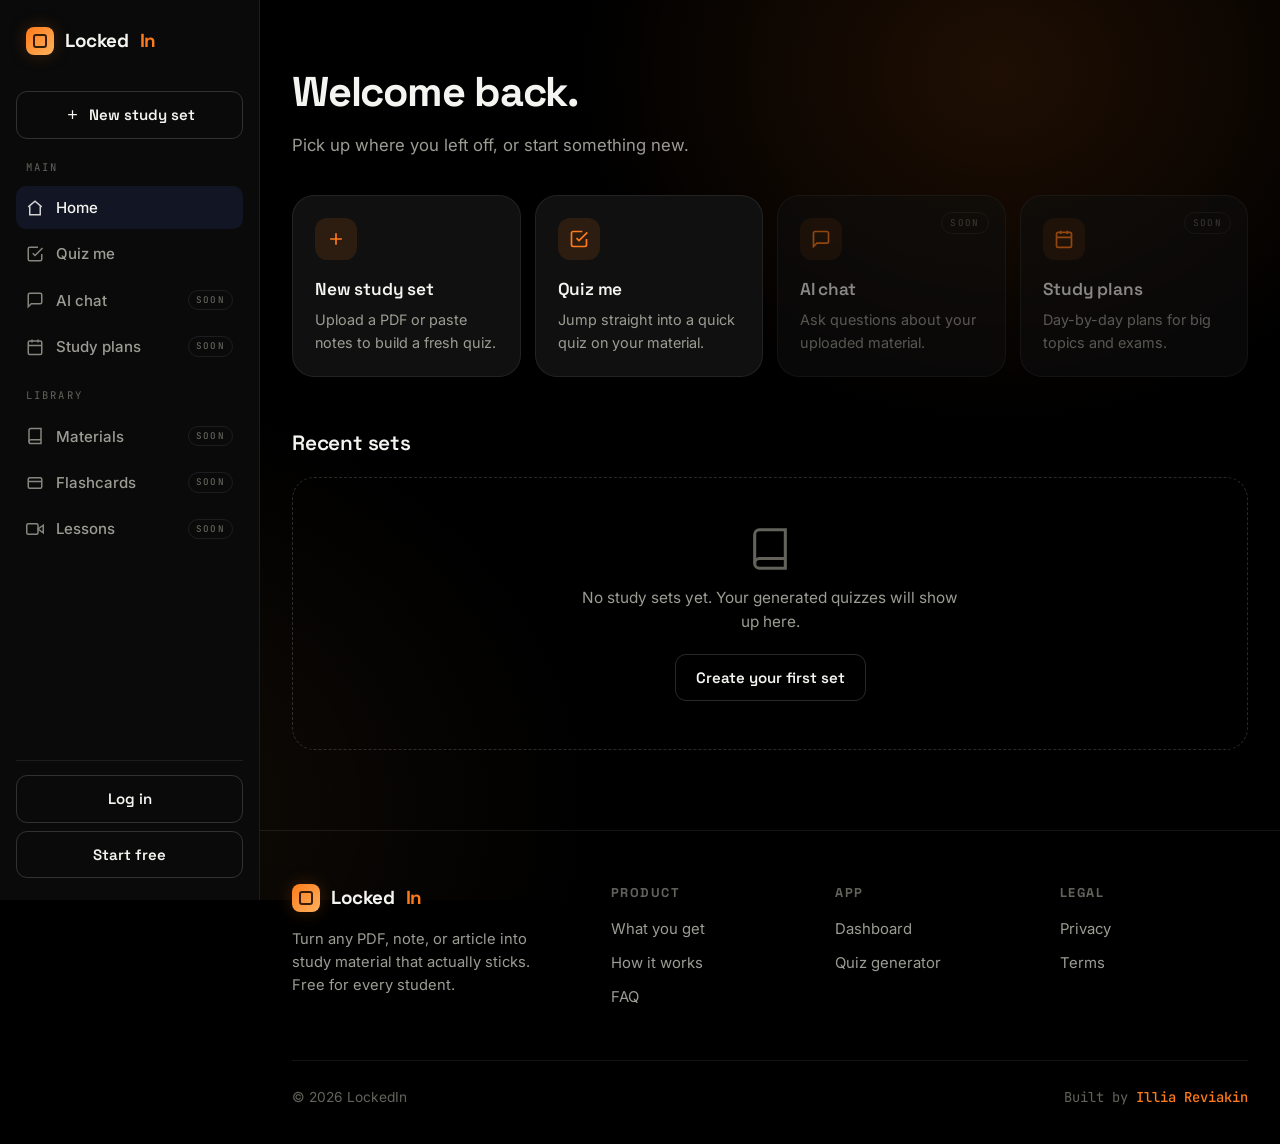
==== dashboard.html @ 2cd3dc5e "separated index into dashboard and homepage before user logged into an account, added some additiona" ====
<!DOCTYPE html>
<html lang="en">
<head>
    <meta charset="UTF-8">
    <meta name="viewport" content="width=device-width, initial-scale=1.0">
    <title>LockedIn — Home</title>
    <link rel="preconnect" href="https://fonts.googleapis.com">
    <link rel="preconnect" href="https://fonts.gstatic.com" crossorigin>
    <link href="https://fonts.googleapis.com/css2?family=Space+Grotesk:wght@400;500;600;700&family=Inter:wght@400;500;600&family=JetBrains+Mono:wght@400;500&display=swap" rel="stylesheet">
    <link href="css/core/global.css" rel="stylesheet">
    <link href="css/core/loader.css" rel="stylesheet">
    <link href="css/core/nav.css" rel="stylesheet">
    <link href="css/core/footer.css" rel="stylesheet">
    <link href="css/dashboard.css" rel="stylesheet">
</head>
<body>

<div class="loader" id="loader">
    <div class="loader-brand">
        <span class="loader-mark"></span>
        Locked<span>In</span>
    </div>
    <div class="loader-track">
        <div class="loader-bar"></div>
    </div>
    <span class="loader-label">Locking in</span>
</div>

<div id="nav-root"></div>

<div class="content">
    <main class="dash">
        <div class="wrap">
            <header class="dash-head">
                <h1>Welcome back.</h1>
                <p>Pick up where you left off, or start something new.</p>
            </header>

            <section class="dash-actions">
                <a href="study.html" class="action-card">
                    <div class="action-ic">
                        <svg viewBox="0 0 24 24" fill="none" stroke="currentColor" stroke-width="2"><path d="M12 5v14M5 12h14"/></svg>
                    </div>
                    <h3>New study set</h3>
                    <p>Upload a PDF or paste notes to build a fresh quiz.</p>
                </a>
                <a href="study.html" class="action-card">
                    <div class="action-ic">
                        <svg viewBox="0 0 24 24" fill="none" stroke="currentColor" stroke-width="2"><path d="M9 11l3 3L22 4"/><path d="M21 12v7a2 2 0 0 1-2 2H5a2 2 0 0 1-2-2V5a2 2 0 0 1 2-2h11"/></svg>
                    </div>
                    <h3>Quiz me</h3>
                    <p>Jump straight into a quick quiz on your material.</p>
                </a>
                <div class="action-card disabled">
                    <span class="soon-tag mono">SOON</span>
                    <div class="action-ic">
                        <svg viewBox="0 0 24 24" fill="none" stroke="currentColor" stroke-width="2"><path d="M21 15a2 2 0 0 1-2 2H7l-4 4V5a2 2 0 0 1 2-2h14a2 2 0 0 1 2 2z"/></svg>
                    </div>
                    <h3>AI chat</h3>
                    <p>Ask questions about your uploaded material.</p>
                </div>
                <div class="action-card disabled">
                    <span class="soon-tag mono">SOON</span>
                    <div class="action-ic">
                        <svg viewBox="0 0 24 24" fill="none" stroke="currentColor" stroke-width="2"><path d="M8 2v4M16 2v4M3 10h18"/><rect x="3" y="4" width="18" height="18" rx="2"/></svg>
                    </div>
                    <h3>Study plans</h3>
                    <p>Day-by-day plans for big topics and exams.</p>
                </div>
            </section>

            <section class="dash-recent">
                <div class="recent-head">
                    <h2>Recent sets</h2>
                </div>
                <div class="recent-empty">
                    <div class="empty-ic">
                        <svg viewBox="0 0 24 24" fill="none" stroke="currentColor" stroke-width="1.6"><path d="M4 19.5A2.5 2.5 0 0 1 6.5 17H20"/><path d="M6.5 2H20v20H6.5A2.5 2.5 0 0 1 4 19.5v-15A2.5 2.5 0 0 1 6.5 2z"/></svg>
                    </div>
                    <p>No study sets yet. Your generated quizzes will show up here.</p>
                    <a href="study.html" class="btn">Create your first set</a>
                </div>
            </section>
        </div>
    </main>

    <div id="footer-root"></div>
</div>

<script src="js/core/loader.js"></script>
<script src="js/core/includes.js"></script>
</body>
</html>
---- css/core/global.css ----
:root {
    --ink: #000000;                                 /* main page background */
    --ink-2: #0A0A0A;                               /* darker bg for sidebar, inputs */
    --panel: #101010;                               /* card background */
    --panel-2: #171717;                             /* lighter card bg for hover */
    --line: rgba(255, 255, 255, 0.08);              /* default borders */
    --line-strong: rgba(255, 255, 255, 0.16);       /* stronger borders, button outlines */
    --text: #F4F4F0;                                /* main text color */
    --muted: #9C9C94;                               /* secondary text, descriptions */
    --faint: #63635C;                               /* dimmest text, labels, hints */
    --accent: #FF7A1A;                              /* primary orange, links, highlights */
    --accent-2: #FFB25E;                            /* amber, second gradient color */
    --accent-ink: #140800;                          /* dark text on accent buttons */
    --glow: rgba(255, 122, 26, 0.4);                /* orange glow shadows */
    --ok: #43D6A0;                                  /* green, success, correct answers */
    --shadow: 0 30px 80px -30px rgba(0, 0, 0, 0.9); /* card drop shadow */
    --r: 16px;                                      /* default border radius */
    --r-lg: 22px;                                   /* large border radius, big cards */
    --sidebar-w: 260px;                             /* sidebar width */
}

* {
    margin: 0;
    padding: 0;
    box-sizing: border-box;
}

html {
    scroll-behavior: smooth;
}

body {
    background: var(--ink);
    color: var(--text);
    font-family: 'Inter', system-ui, sans-serif;
    line-height: 1.55;
    overflow-x: hidden;
    -webkit-font-smoothing: antialiased;
}

body::before {
    content: "";
    position: fixed;
    inset: 0;
    background:
            radial-gradient(600px 500px at 78% 8%, rgba(255, 122, 26, 0.12), transparent 70%),
            radial-gradient(700px 600px at 8% 90%, rgba(255, 178, 94, 0.07), transparent 70%);
    pointer-events: none;
    z-index: 0;
}

.content {
    margin-left: var(--sidebar-w);
    position: relative;
    z-index: 1;
}

.wrap {
    max-width: 1080px;
    margin: 0 auto;
    padding: 0 32px;
}

a {
    color: inherit;
    text-decoration: none;
}

.mono {
    font-family: 'JetBrains Mono', monospace;
}

.brand {
    display: flex;
    align-items: center;
    gap: 11px;
    font-family: 'Space Grotesk';
    font-weight: 700;
    font-size: 1.18rem;
    letter-spacing: -0.02em;
}

.brand-mark {
    width: 28px;
    height: 28px;
    border-radius: 8px;
    flex: none;
    position: relative;
    background: linear-gradient(135deg, var(--accent), var(--accent-2));
    box-shadow: 0 0 20px -4px var(--glow);
}

.brand-mark::before {
    content: "";
    position: absolute;
    inset: 7px;
    border: 2px solid var(--accent-ink);
    border-radius: 3px;
    opacity: 0.85;
}

.brand span {
    color: var(--accent);
}

.btn {
    font-family: 'Space Grotesk';
    font-weight: 600;
    font-size: 0.94rem;
    padding: 11px 20px;
    border-radius: 11px;
    cursor: pointer;
    background: transparent;
    color: var(--text);
    border: 1px solid var(--line-strong);
    transition: border-color 0.2s, color 0.2s, background 0.2s;
    display: inline-flex;
    align-items: center;
    justify-content: center;
    gap: 9px;
    white-space: nowrap;
}

.btn:hover {
    border-color: var(--accent);
    color: #fff;
    background: rgba(255, 122, 26, 0.06);
}

.btn-lg {
    padding: 15px 28px;
    font-size: 1.02rem;
    border-radius: 13px;
}

.eyebrow {
    display: inline-flex;
    align-items: center;
    gap: 9px;
    font-family: 'JetBrains Mono';
    font-size: 0.74rem;
    letter-spacing: 0.22em;
    color: var(--accent);
    text-transform: uppercase;
    margin-bottom: 26px;
    padding: 7px 13px;
    border: 1px solid var(--line);
    border-radius: 100px;
    background: rgba(255, 122, 26, 0.06);
}

.eyebrow::before {
    content: "";
    width: 6px;
    height: 6px;
    border-radius: 50%;
    background: var(--accent);
    box-shadow: 0 0 10px var(--accent);
}

.section-label {
    font-family: 'JetBrains Mono';
    font-size: 0.74rem;
    letter-spacing: 0.22em;
    color: var(--accent);
    text-transform: uppercase;
    margin-bottom: 16px;
}

.section-head {
    font-family: 'Space Grotesk';
    font-weight: 700;
    font-size: clamp(1.9rem, 3.6vw, 2.8rem);
    letter-spacing: -0.03em;
    line-height: 1.08;
    max-width: 640px;
}

.section-head em {
    font-style: normal;
    color: var(--accent);
}

:focus-visible {
    outline: 2px solid var(--accent);
    outline-offset: 3px;
    border-radius: 6px;
}

@media (max-width: 900px) {
    .content {
        margin-left: 0;
        padding-top: 64px;
    }
}

@media (max-width: 560px) {
    .wrap {
        padding: 0 20px;
    }
}

@media (prefers-reduced-motion: reduce) {
    * {
        animation: none !important;
        transition: none !important;
    }

    html {
        scroll-behavior: auto;
    }
}
---- css/core/loader.css ----
.loader {
    position: fixed;
    inset: 0;
    z-index: 100;
    background: var(--ink);
    display: flex;
    flex-direction: column;
    align-items: center;
    justify-content: center;
    gap: 26px;
    transition: opacity 0.45s ease, visibility 0.45s ease;
}

.loader.done {
    opacity: 0;
    visibility: hidden;
}

.loader-brand {
    display: flex;
    align-items: center;
    gap: 13px;
    font-family: 'Space Grotesk';
    font-weight: 700;
    font-size: 1.7rem;
    letter-spacing: -0.02em;
}

.loader-brand span {
    color: var(--accent);
}

.loader-mark {
    width: 40px;
    height: 40px;
    border-radius: 12px;
    position: relative;
    background: linear-gradient(135deg, var(--accent), var(--accent-2));
    animation: loaderPulse 1.1s ease-in-out infinite;
}

.loader-mark::before {
    content: "";
    position: absolute;
    inset: 10px;
    border: 2px solid var(--accent-ink);
    border-radius: 4px;
    opacity: 0.85;
}

@keyframes loaderPulse {
    0%, 100% {
        box-shadow: 0 0 18px -6px var(--glow);
    }
    50% {
        box-shadow: 0 0 34px -4px var(--glow);
    }
}

.loader-track {
    width: min(280px, 60vw);
    height: 2px;
    border-radius: 2px;
    background: var(--line);
    overflow: hidden;
}

.loader-bar {
    height: 100%;
    width: 0;
    border-radius: 2px;
    background: linear-gradient(90deg, var(--accent), var(--accent-2));
    animation: loaderFill 0.9s ease-out forwards;
}

@keyframes loaderFill {
    0% {
        width: 0;
    }
    60% {
        width: 72%;
    }
    100% {
        width: 100%;
    }
}

.loader-label {
    font-family: 'JetBrains Mono';
    font-size: 0.68rem;
    letter-spacing: 0.32em;
    color: var(--faint);
    text-transform: uppercase;
}
---- css/core/nav.css ----
.sidebar {
    position: fixed;
    top: 0;
    left: 0;
    bottom: 0;
    width: var(--sidebar-w);
    background: var(--ink-2);
    border-right: 1px solid var(--line);
    display: flex;
    flex-direction: column;
    padding: 22px 16px;
    z-index: 60;
    transition: transform 0.28s ease;
}

.side-brand {
    padding: 4px 10px 22px;
}

.side-nav {
    flex: 1;
    display: flex;
    flex-direction: column;
    gap: 3px;
    overflow-y: auto;
}

.side-label {
    font-size: 0.66rem;
    letter-spacing: 0.2em;
    text-transform: uppercase;
    color: var(--faint);
    padding: 16px 10px 8px;
}

.side-link {
    display: flex;
    align-items: center;
    gap: 12px;
    padding: 10px 10px;
    border-radius: 10px;
    color: var(--muted);
    font-size: 0.94rem;
    font-weight: 500;
    position: relative;
    transition: background 0.18s, color 0.18s;
}

.side-link svg {
    width: 18px;
    height: 18px;
    flex: none;
    opacity: 0.85;
}

.side-link:hover {
    background: rgba(255, 255, 255, 0.04);
    color: var(--text);
}

.side-link.active {
    background: rgba(94, 118, 255, 0.1);
    color: var(--text);
}

.side-link.active::before {
    content: "";
    position: absolute;
    left: -16px;
    top: 8px;
    bottom: 8px;
    width: 3px;
    border-radius: 0 3px 3px 0;
    background: linear-gradient(180deg, var(--accent), var(--accent-2));
}

.side-link .soon {
    margin-left: auto;
    font-family: 'JetBrains Mono';
    font-size: 0.58rem;
    letter-spacing: 0.14em;
    color: var(--faint);
    border: 1px solid var(--line);
    border-radius: 100px;
    padding: 2px 7px;
}

.side-upload {
    margin: 14px 0 4px;
}

.side-upload .btn {
    width: 100%;
}

.side-bottom {
    border-top: 1px solid var(--line);
    padding-top: 14px;
    display: flex;
    flex-direction: column;
    gap: 8px;
}

.side-bottom .free-note {
    font-family: 'JetBrains Mono';
    font-size: 0.64rem;
    letter-spacing: 0.12em;
    color: var(--ok);
    text-align: center;
    padding-bottom: 4px;
}

.topbar {
    display: none;
    position: fixed;
    top: 0;
    left: 0;
    right: 0;
    height: 64px;
    align-items: center;
    justify-content: space-between;
    padding: 0 20px;
    background: rgba(7, 9, 14, 0.8);
    backdrop-filter: blur(16px);
    border-bottom: 1px solid var(--line);
    z-index: 55;
}

.menu-toggle {
    background: none;
    border: 1px solid var(--line-strong);
    border-radius: 10px;
    width: 40px;
    height: 40px;
    cursor: pointer;
    color: var(--text);
}

.menu-toggle span {
    display: block;
    width: 16px;
    height: 2px;
    background: currentColor;
    margin: 3px auto;
    transition: 0.25s;
}

.side-overlay {
    display: none;
    position: fixed;
    inset: 0;
    background: rgba(0, 0, 0, 0.55);
    z-index: 58;
    opacity: 0;
    transition: opacity 0.25s;
}

@media (max-width: 900px) {
    .sidebar {
        transform: translateX(-100%);
    }

    body.side-open .sidebar {
        transform: translateX(0);
    }

    .topbar {
        display: flex;
    }

    .side-overlay {
        display: block;
        pointer-events: none;
    }

    body.side-open .side-overlay {
        opacity: 1;
        pointer-events: auto;
    }

    body.side-open .menu-toggle span:nth-child(1) {
        transform: translateY(5px) rotate(45deg);
    }

    body.side-open .menu-toggle span:nth-child(2) {
        opacity: 0;
    }

    body.side-open .menu-toggle span:nth-child(3) {
        transform: translateY(-5px) rotate(-45deg);
    }
}
---- css/core/footer.css ----
.footer {
    border-top: 1px solid var(--line);
    padding: 52px 0 36px;
    margin-top: 50px;
    position: relative;
    z-index: 1;
}

.foot-grid {
    display: grid;
    grid-template-columns: 1.5fr 1fr 1fr 1fr;
    gap: 36px;
    margin-bottom: 40px;
}

.foot-brand p {
    color: var(--muted);
    font-size: 0.92rem;
    margin-top: 16px;
    max-width: 260px;
}

.foot-free {
    display: inline-block;
    margin-top: 14px;
    font-size: 0.62rem;
    letter-spacing: 0.16em;
    color: var(--ok);
    border: 1px solid rgba(67, 214, 160, 0.3);
    border-radius: 100px;
    padding: 5px 11px;
}

.foot-col h5 {
    font-family: 'Space Grotesk';
    font-size: 0.8rem;
    letter-spacing: 0.12em;
    text-transform: uppercase;
    color: var(--faint);
    margin-bottom: 15px;
}

.foot-col a {
    display: block;
    color: var(--muted);
    font-size: 0.93rem;
    margin-bottom: 11px;
    transition: color 0.2s;
}

.foot-col a:hover {
    color: var(--accent);
}

.foot-bottom {
    display: flex;
    justify-content: space-between;
    align-items: center;
    padding-top: 26px;
    border-top: 1px solid var(--line);
    flex-wrap: wrap;
    gap: 12px;
}

.foot-bottom span {
    color: var(--faint);
    font-size: 0.86rem;
}

.foot-bottom .made b {
    color: var(--accent);
    font-weight: 500;
}

@media (max-width: 900px) {
    .foot-grid {
        grid-template-columns: 1fr 1fr;
    }
}

@media (max-width: 560px) {
    .foot-grid {
        grid-template-columns: 1fr;
    }
}
---- css/dashboard.css ----
.dash {
    padding: 60px 0 30px;
    min-height: 70vh;
}

.dash-head h1 {
    font-family: 'Space Grotesk';
    font-weight: 700;
    font-size: clamp(1.9rem, 3.4vw, 2.6rem);
    letter-spacing: -0.03em;
}

.dash-head p {
    color: var(--muted);
    font-size: 1.05rem;
    margin-top: 8px;
}

.dash-actions {
    display: grid;
    grid-template-columns: repeat(4, 1fr);
    gap: 14px;
    margin-top: 36px;
}

.action-card {
    position: relative;
    background: var(--panel);
    border: 1px solid var(--line);
    border-radius: var(--r-lg);
    padding: 22px;
    transition: transform 0.25s ease, border-color 0.25s ease, background 0.25s ease;
}

.action-card:hover {
    transform: translateY(-4px);
    border-color: var(--line-strong);
    background: var(--panel-2);
}

.action-card.disabled {
    opacity: 0.55;
    cursor: default;
}

.action-card.disabled:hover {
    transform: none;
    border-color: var(--line);
    background: var(--panel);
}

.action-ic {
    width: 42px;
    height: 42px;
    border-radius: 12px;
    background: rgba(255, 122, 26, 0.12);
    display: grid;
    place-items: center;
    color: var(--accent);
    margin-bottom: 16px;
}

.action-ic svg {
    width: 20px;
    height: 20px;
}

.action-card h3 {
    font-family: 'Space Grotesk';
    font-weight: 600;
    font-size: 1.08rem;
    margin-bottom: 7px;
    letter-spacing: -0.01em;
}

.action-card p {
    color: var(--muted);
    font-size: 0.9rem;
}

.soon-tag {
    position: absolute;
    top: 16px;
    right: 16px;
    font-size: 0.58rem;
    letter-spacing: 0.14em;
    color: var(--faint);
    border: 1px solid var(--line);
    border-radius: 100px;
    padding: 3px 8px;
}

.dash-recent {
    margin-top: 50px;
}

.recent-head h2 {
    font-family: 'Space Grotesk';
    font-weight: 600;
    font-size: 1.3rem;
    letter-spacing: -0.01em;
}

.recent-empty {
    margin-top: 18px;
    border: 1.5px dashed var(--line-strong);
    border-radius: var(--r-lg);
    padding: 48px 24px;
    text-align: center;
}

.empty-ic {
    width: 46px;
    height: 46px;
    margin: 0 auto 14px;
    color: var(--faint);
}

.empty-ic svg {
    width: 100%;
    height: 100%;
}

.recent-empty p {
    color: var(--muted);
    font-size: 0.96rem;
    max-width: 380px;
    margin: 0 auto 20px;
}

@media (max-width: 1100px) {
    .dash-actions {
        grid-template-columns: repeat(2, 1fr);
    }
}

@media (max-width: 560px) {
    .dash {
        padding: 40px 0 20px;
    }

    .dash-actions {
        grid-template-columns: 1fr;
    }
}
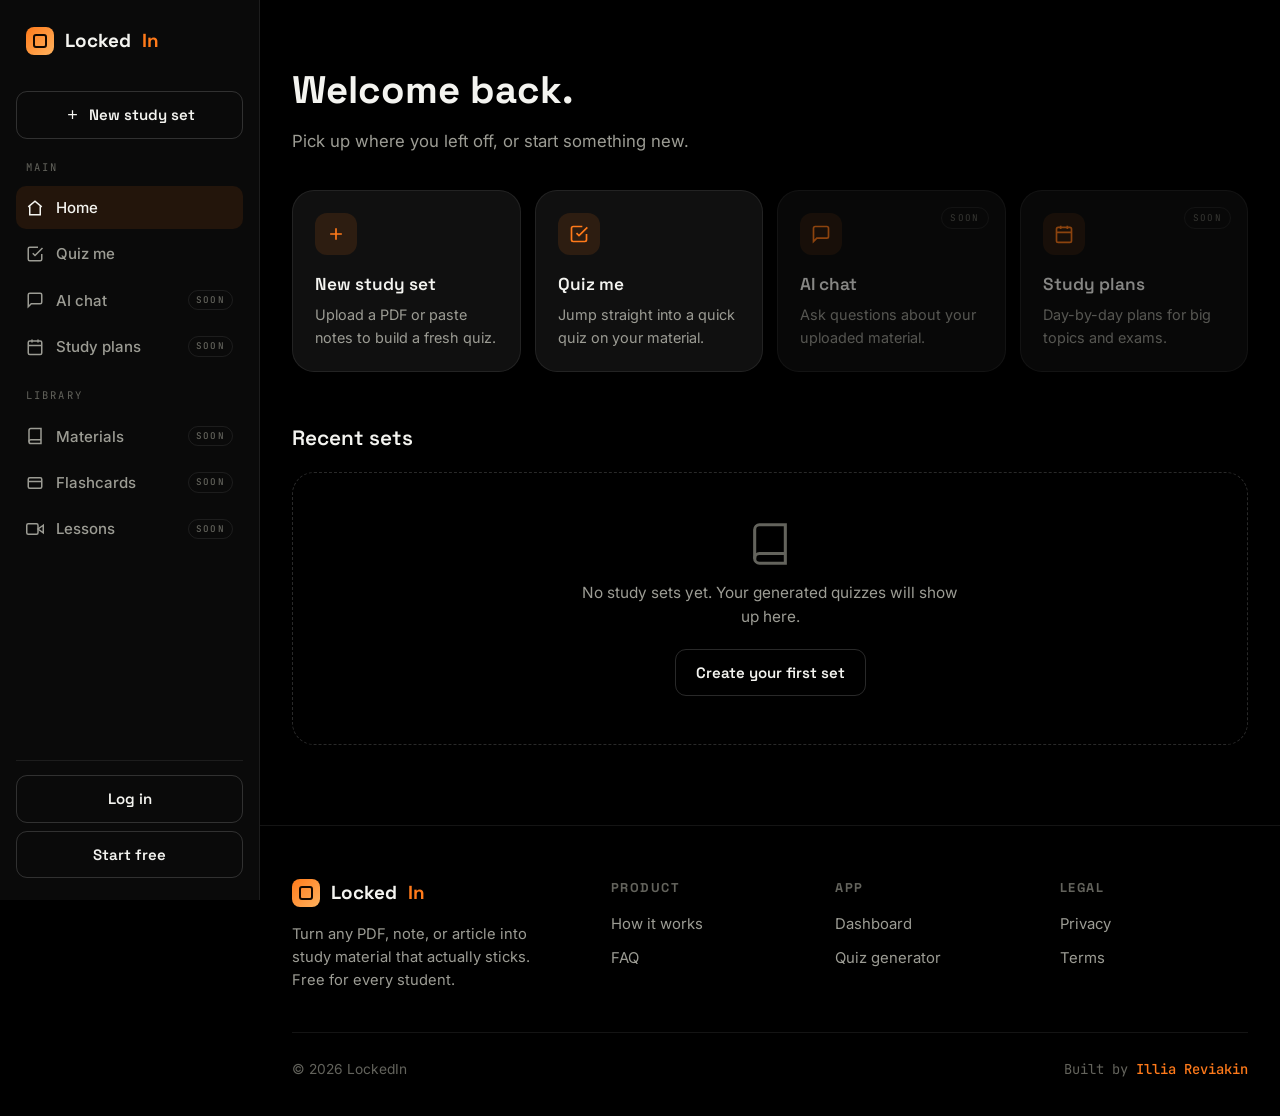
==== commit 6b7a6d97: "saved remaining local changes before pulling" ====
--- a/dashboard.html
+++ b/dashboard.html
@@ -3,16 +3,23 @@
 <head>
     <meta charset="UTF-8">
     <meta name="viewport" content="width=device-width, initial-scale=1.0">
+
     <title>LockedIn — Home</title>
+
     <link rel="preconnect" href="https://fonts.googleapis.com">
     <link rel="preconnect" href="https://fonts.gstatic.com" crossorigin>
+
     <link href="https://fonts.googleapis.com/css2?family=Space+Grotesk:wght@400;500;600;700&family=Inter:wght@400;500;600&family=JetBrains+Mono:wght@400;500&display=swap" rel="stylesheet">
+
     <link href="css/core/global.css" rel="stylesheet">
+
     <link href="css/core/loader.css" rel="stylesheet">
     <link href="css/core/nav.css" rel="stylesheet">
     <link href="css/core/footer.css" rel="stylesheet">
+
     <link href="css/dashboard.css" rel="stylesheet">
 </head>
+
 <body>
 
 <div class="loader" id="loader">
--- a/css/core/global.css
+++ b/css/core/global.css
@@ -1,22 +1,20 @@
 :root {
-    --ink: #000000;                                 /* main page background */
-    --ink-2: #0A0A0A;                               /* darker bg for sidebar, inputs */
-    --panel: #101010;                               /* card background */
-    --panel-2: #171717;                             /* lighter card bg for hover */
-    --line: rgba(255, 255, 255, 0.08);              /* default borders */
-    --line-strong: rgba(255, 255, 255, 0.16);       /* stronger borders, button outlines */
-    --text: #F4F4F0;                                /* main text color */
-    --muted: #9C9C94;                               /* secondary text, descriptions */
-    --faint: #63635C;                               /* dimmest text, labels, hints */
-    --accent: #FF7A1A;                              /* primary orange, links, highlights */
-    --accent-2: #FFB25E;                            /* amber, second gradient color */
-    --accent-ink: #140800;                          /* dark text on accent buttons */
-    --glow: rgba(255, 122, 26, 0.4);                /* orange glow shadows */
-    --ok: #43D6A0;                                  /* green, success, correct answers */
-    --shadow: 0 30px 80px -30px rgba(0, 0, 0, 0.9); /* card drop shadow */
-    --r: 16px;                                      /* default border radius */
-    --r-lg: 22px;                                   /* large border radius, big cards */
-    --sidebar-w: 260px;                             /* sidebar width */
+    --ink: #000000;
+    --ink-2: #0A0A0A;
+    --panel: #101010;
+    --panel-2: #171717;
+    --line: rgba(255, 255, 255, 0.08);
+    --line-strong: rgba(255, 255, 255, 0.16);
+    --text: #F4F4F0;
+    --muted: #9C9C94;
+    --faint: #63635C;
+    --accent: #FF7A1A;
+    --accent-2: #FFB25E;
+    --accent-ink: #140800;
+    --ok: #43D6A0;
+    --r: 16px;
+    --r-lg: 22px;
+    --sidebar-w: 260px;
 }
 
 * {
@@ -32,27 +30,13 @@
 body {
     background: var(--ink);
     color: var(--text);
-    font-family: 'Inter', system-ui, sans-serif;
+    font-family: 'Inter', sans-serif;
     line-height: 1.55;
     overflow-x: hidden;
-    -webkit-font-smoothing: antialiased;
-}
-
-body::before {
-    content: "";
-    position: fixed;
-    inset: 0;
-    background:
-            radial-gradient(600px 500px at 78% 8%, rgba(255, 122, 26, 0.12), transparent 70%),
-            radial-gradient(700px 600px at 8% 90%, rgba(255, 178, 94, 0.07), transparent 70%);
-    pointer-events: none;
-    z-index: 0;
 }
 
 .content {
     margin-left: var(--sidebar-w);
-    position: relative;
-    z-index: 1;
 }
 
 .wrap {
@@ -77,26 +61,25 @@
     font-family: 'Space Grotesk';
     font-weight: 700;
     font-size: 1.18rem;
-    letter-spacing: -0.02em;
 }
 
 .brand-mark {
     width: 28px;
     height: 28px;
     border-radius: 8px;
-    flex: none;
     position: relative;
     background: linear-gradient(135deg, var(--accent), var(--accent-2));
-    box-shadow: 0 0 20px -4px var(--glow);
 }
 
 .brand-mark::before {
     content: "";
     position: absolute;
-    inset: 7px;
+    top: 7px;
+    left: 7px;
+    right: 7px;
+    bottom: 7px;
     border: 2px solid var(--accent-ink);
     border-radius: 3px;
-    opacity: 0.85;
 }
 
 .brand span {
@@ -113,7 +96,7 @@
     background: transparent;
     color: var(--text);
     border: 1px solid var(--line-strong);
-    transition: border-color 0.2s, color 0.2s, background 0.2s;
+    transition: 0.2s;
     display: inline-flex;
     align-items: center;
     justify-content: center;
@@ -146,7 +129,6 @@
     padding: 7px 13px;
     border: 1px solid var(--line);
     border-radius: 100px;
-    background: rgba(255, 122, 26, 0.06);
 }
 
 .eyebrow::before {
@@ -155,7 +137,6 @@
     height: 6px;
     border-radius: 50%;
     background: var(--accent);
-    box-shadow: 0 0 10px var(--accent);
 }
 
 .section-label {
@@ -170,9 +151,8 @@
 .section-head {
     font-family: 'Space Grotesk';
     font-weight: 700;
-    font-size: clamp(1.9rem, 3.6vw, 2.8rem);
-    letter-spacing: -0.03em;
-    line-height: 1.08;
+    font-size: 2.6rem;
+    line-height: 1.1;
     max-width: 640px;
 }
 
@@ -181,16 +161,14 @@
     color: var(--accent);
 }
 
-:focus-visible {
-    outline: 2px solid var(--accent);
-    outline-offset: 3px;
-    border-radius: 6px;
-}
-
 @media (max-width: 900px) {
     .content {
         margin-left: 0;
         padding-top: 64px;
+    }
+
+    .section-head {
+        font-size: 2rem;
     }
 }
 
@@ -198,15 +176,4 @@
     .wrap {
         padding: 0 20px;
     }
-}
-
-@media (prefers-reduced-motion: reduce) {
-    * {
-        animation: none !important;
-        transition: none !important;
-    }
-
-    html {
-        scroll-behavior: auto;
-    }
 }
--- a/css/core/loader.css
+++ b/css/core/loader.css
@@ -1,6 +1,9 @@
 .loader {
     position: fixed;
-    inset: 0;
+    top: 0;
+    left: 0;
+    right: 0;
+    bottom: 0;
     z-index: 100;
     background: var(--ink);
     display: flex;
@@ -23,7 +26,6 @@
     font-family: 'Space Grotesk';
     font-weight: 700;
     font-size: 1.7rem;
-    letter-spacing: -0.02em;
 }
 
 .loader-brand span {
@@ -42,23 +44,26 @@
 .loader-mark::before {
     content: "";
     position: absolute;
-    inset: 10px;
+    top: 10px;
+    left: 10px;
+    right: 10px;
+    bottom: 10px;
     border: 2px solid var(--accent-ink);
     border-radius: 4px;
-    opacity: 0.85;
 }
 
 @keyframes loaderPulse {
     0%, 100% {
-        box-shadow: 0 0 18px -6px var(--glow);
+        opacity: 1;
     }
     50% {
-        box-shadow: 0 0 34px -4px var(--glow);
+        opacity: 0.7;
     }
 }
 
 .loader-track {
-    width: min(280px, 60vw);
+    width: 280px;
+    max-width: 60vw;
     height: 2px;
     border-radius: 2px;
     background: var(--line);
--- a/css/core/nav.css
+++ b/css/core/nav.css
@@ -37,20 +37,18 @@
     display: flex;
     align-items: center;
     gap: 12px;
-    padding: 10px 10px;
+    padding: 10px;
     border-radius: 10px;
     color: var(--muted);
     font-size: 0.94rem;
     font-weight: 500;
     position: relative;
-    transition: background 0.18s, color 0.18s;
+    transition: 0.18s;
 }
 
 .side-link svg {
     width: 18px;
     height: 18px;
-    flex: none;
-    opacity: 0.85;
 }
 
 .side-link:hover {
@@ -59,7 +57,7 @@
 }
 
 .side-link.active {
-    background: rgba(94, 118, 255, 0.1);
+    background: rgba(255, 122, 26, 0.1);
     color: var(--text);
 }
 
@@ -71,7 +69,7 @@
     bottom: 8px;
     width: 3px;
     border-radius: 0 3px 3px 0;
-    background: linear-gradient(180deg, var(--accent), var(--accent-2));
+    background: var(--accent);
 }
 
 .side-link .soon {
@@ -120,8 +118,7 @@
     align-items: center;
     justify-content: space-between;
     padding: 0 20px;
-    background: rgba(7, 9, 14, 0.8);
-    backdrop-filter: blur(16px);
+    background: var(--ink);
     border-bottom: 1px solid var(--line);
     z-index: 55;
 }
@@ -148,7 +145,10 @@
 .side-overlay {
     display: none;
     position: fixed;
-    inset: 0;
+    top: 0;
+    left: 0;
+    right: 0;
+    bottom: 0;
     background: rgba(0, 0, 0, 0.55);
     z-index: 58;
     opacity: 0;
--- a/css/dashboard.css
+++ b/css/dashboard.css
@@ -6,8 +6,7 @@
 .dash-head h1 {
     font-family: 'Space Grotesk';
     font-weight: 700;
-    font-size: clamp(1.9rem, 3.4vw, 2.6rem);
-    letter-spacing: -0.03em;
+    font-size: 2.4rem;
 }
 
 .dash-head p {
@@ -18,7 +17,7 @@
 
 .dash-actions {
     display: grid;
-    grid-template-columns: repeat(4, 1fr);
+    grid-template-columns: 1fr 1fr 1fr 1fr;
     gap: 14px;
     margin-top: 36px;
 }
@@ -29,7 +28,7 @@
     border: 1px solid var(--line);
     border-radius: var(--r-lg);
     padding: 22px;
-    transition: transform 0.25s ease, border-color 0.25s ease, background 0.25s ease;
+    transition: 0.25s ease;
 }
 
 .action-card:hover {
@@ -54,8 +53,9 @@
     height: 42px;
     border-radius: 12px;
     background: rgba(255, 122, 26, 0.12);
-    display: grid;
-    place-items: center;
+    display: flex;
+    align-items: center;
+    justify-content: center;
     color: var(--accent);
     margin-bottom: 16px;
 }
@@ -70,7 +70,6 @@
     font-weight: 600;
     font-size: 1.08rem;
     margin-bottom: 7px;
-    letter-spacing: -0.01em;
 }
 
 .action-card p {
@@ -98,7 +97,6 @@
     font-family: 'Space Grotesk';
     font-weight: 600;
     font-size: 1.3rem;
-    letter-spacing: -0.01em;
 }
 
 .recent-empty {
@@ -130,7 +128,7 @@
 
 @media (max-width: 1100px) {
     .dash-actions {
-        grid-template-columns: repeat(2, 1fr);
+        grid-template-columns: 1fr 1fr;
     }
 }
 
@@ -139,6 +137,10 @@
         padding: 40px 0 20px;
     }
 
+    .dash-head h1 {
+        font-size: 1.9rem;
+    }
+
     .dash-actions {
         grid-template-columns: 1fr;
     }
